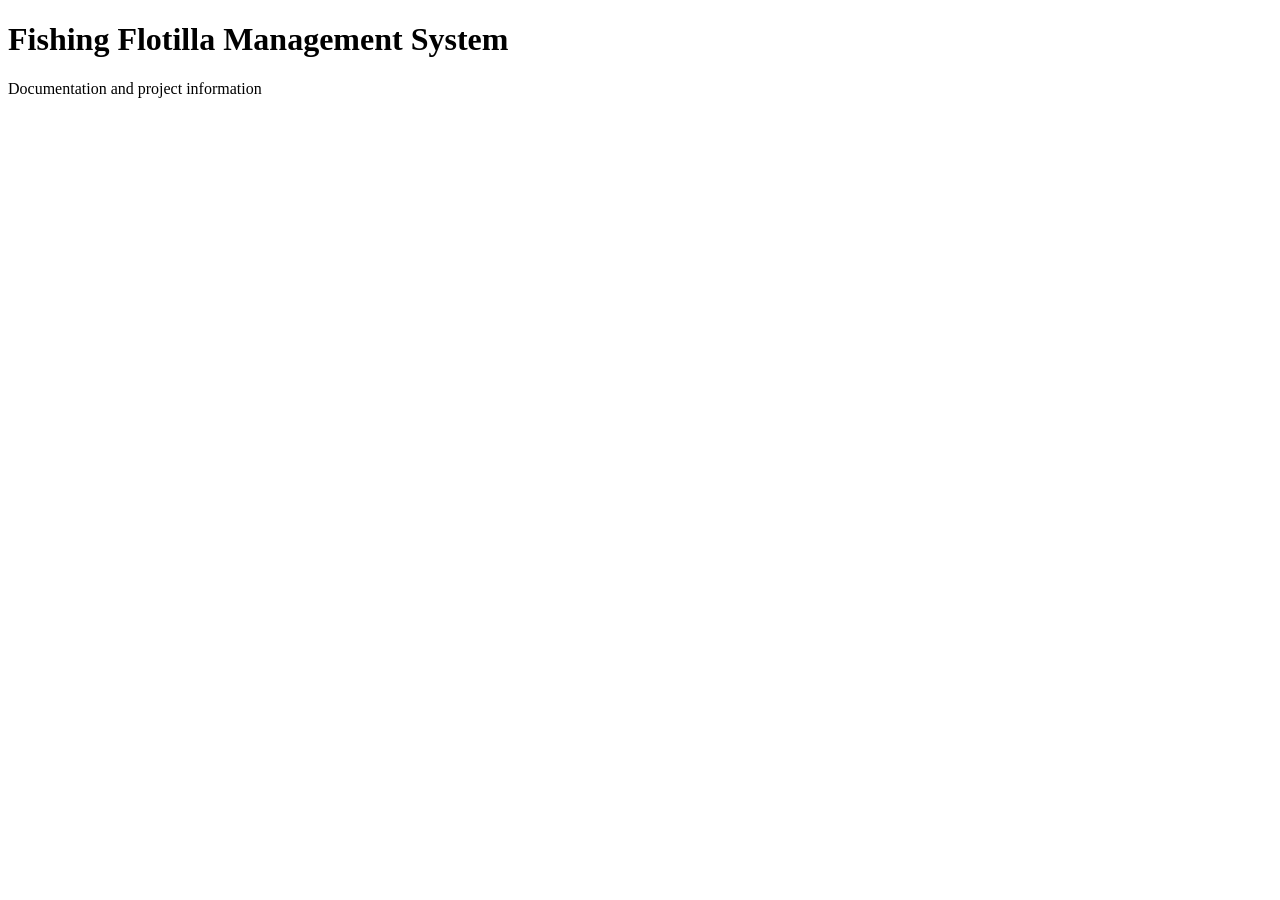
==== index.html @ 6a655bc9 "Rename index1.html to index.html" ====
<!DOCTYPE html>
<html>
<head>
    <title>Fishing Flotilla Management System</title>
</head>
<body>
    <h1>Fishing Flotilla Management System</h1>
    <p>Documentation and project information</p>
</body>
</html>
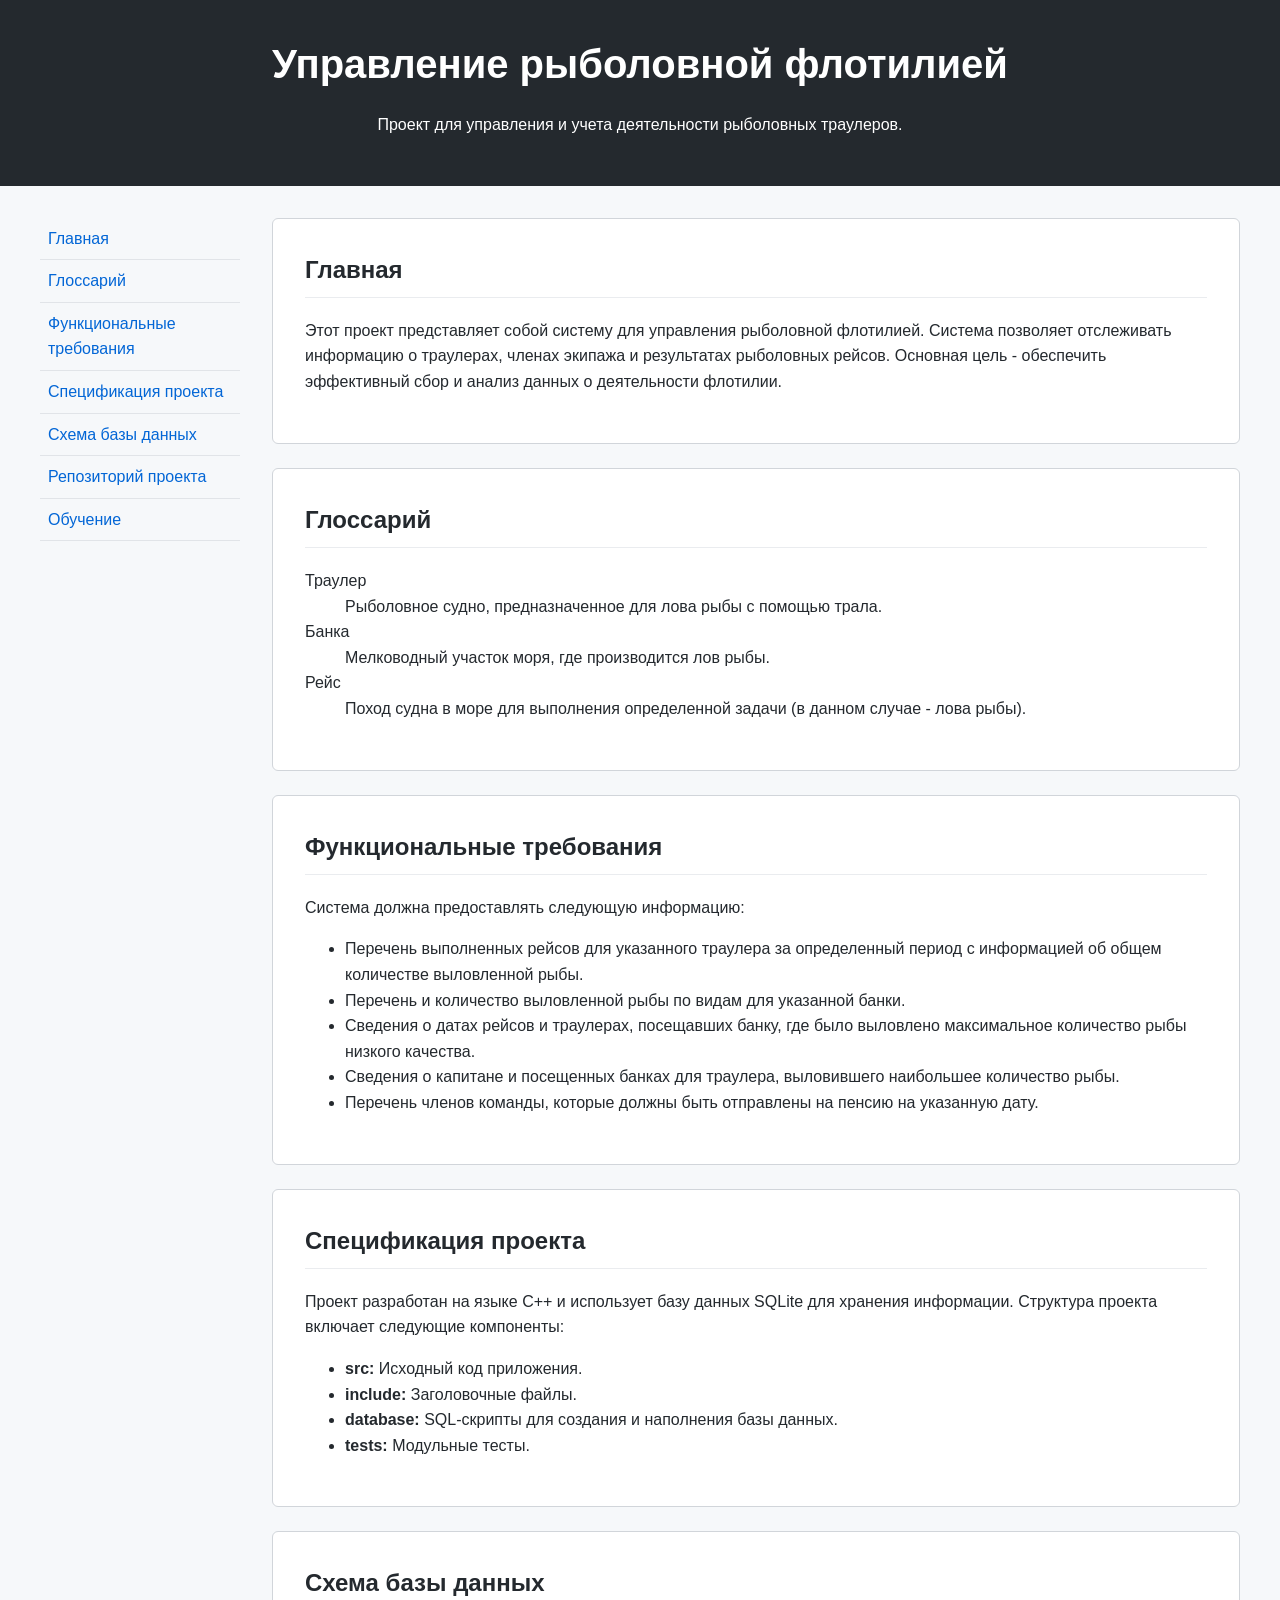
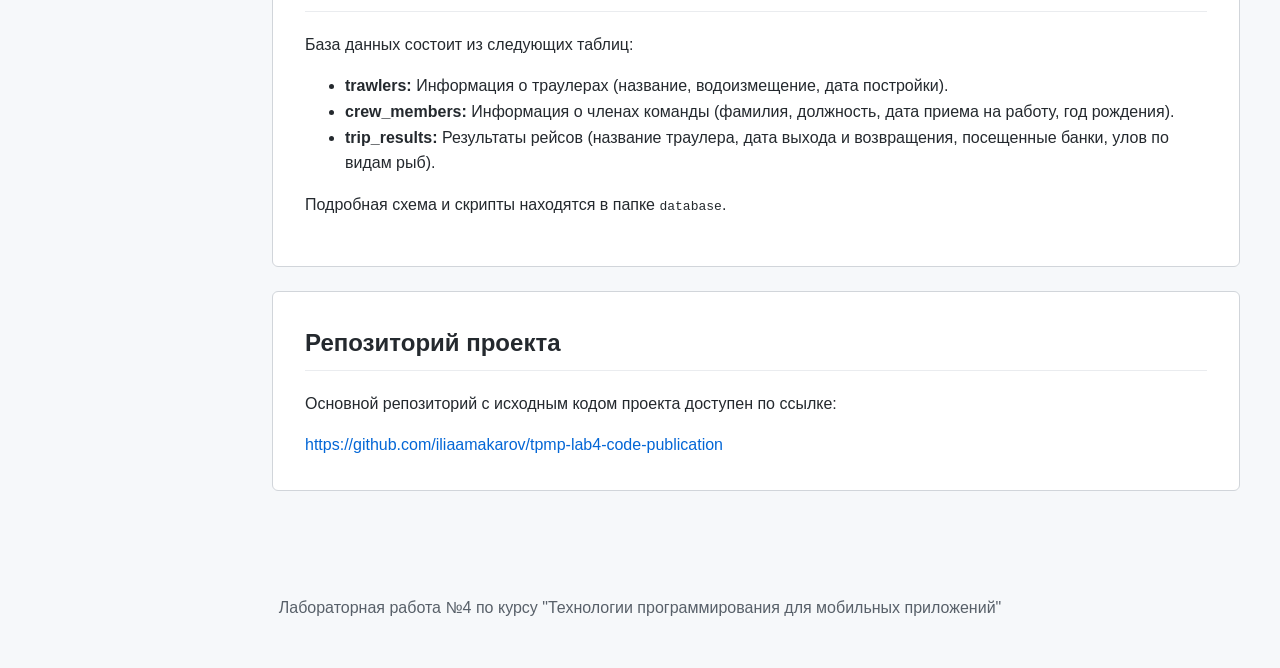
==== commit 39fc41e8: "github pages" ====
--- a/index.html
+++ b/index.html
@@ -1,10 +1,137 @@
-<!DOCTYPE html>
-<html>
-<head>
-    <title>Fishing Flotilla Management System</title>
-</head>
-<body>
-    <h1>Fishing Flotilla Management System</h1>
-    <p>Documentation and project information</p>
-</body>
+<!doctype html>
+<html lang="ru">
+  <head>
+    <meta charset="UTF-8" />
+    <meta name="viewport" content="width=device-width, initial-scale=1.0" />
+    <title>Управление рыболовной флотилией</title>
+    <link rel="stylesheet" href="style.css" />
+  </head>
+  <body>
+    <header>
+      <h1>Управление рыболовной флотилией</h1>
+      <p>Проект для управления и учета деятельности рыболовных траулеров.</p>
+    </header>
+    <div class="container">
+      <nav>
+        <ul>
+          <li><a href="#home">Главная</a></li>
+          <li><a href="#glossary">Глоссарий</a></li>
+          <li>
+            <a href="#functional-requirements">Функциональные требования</a>
+          </li>
+          <li><a href="#project-specification">Спецификация проекта</a></li>
+          <li><a href="#db-schema">Схема базы данных</a></li>
+          <li><a href="#repository">Репозиторий проекта</a></li>
+          <li><a href="learning.html">Обучение</a></li>
+        </ul>
+      </nav>
+      <main>
+        <section id="home">
+          <h2>Главная</h2>
+          <p>
+            Этот проект представляет собой систему для управления рыболовной
+            флотилией. Система позволяет отслеживать информацию о траулерах,
+            членах экипажа и результатах рыболовных рейсов. Основная цель -
+            обеспечить эффективный сбор и анализ данных о деятельности флотилии.
+          </p>
+        </section>
+        <section id="glossary">
+          <h2>Глоссарий</h2>
+          <dl>
+            <dt>Траулер</dt>
+            <dd>
+              Рыболовное судно, предназначенное для лова рыбы с помощью трала.
+            </dd>
+            <dt>Банка</dt>
+            <dd>Мелководный участок моря, где производится лов рыбы.</dd>
+            <dt>Рейс</dt>
+            <dd>
+              Поход судна в море для выполнения определенной задачи (в данном
+              случае - лова рыбы).
+            </dd>
+          </dl>
+        </section>
+        <section id="functional-requirements">
+          <h2>Функциональные требования</h2>
+          <p>Система должна предоставлять следующую информацию:</p>
+          <ul>
+            <li>
+              Перечень выполненных рейсов для указанного траулера за
+              определенный период с информацией об общем количестве выловленной
+              рыбы.
+            </li>
+            <li>
+              Перечень и количество выловленной рыбы по видам для указанной
+              банки.
+            </li>
+            <li>
+              Сведения о датах рейсов и траулерах, посещавших банку, где было
+              выловлено максимальное количество рыбы низкого качества.
+            </li>
+            <li>
+              Сведения о капитане и посещенных банках для траулера, выловившего
+              наибольшее количество рыбы.
+            </li>
+            <li>
+              Перечень членов команды, которые должны быть отправлены на пенсию
+              на указанную дату.
+            </li>
+          </ul>
+        </section>
+        <section id="project-specification">
+          <h2>Спецификация проекта</h2>
+          <p>
+            Проект разработан на языке C++ и использует базу данных SQLite для
+            хранения информации. Структура проекта включает следующие
+            компоненты:
+          </p>
+          <ul>
+            <li><b>src:</b> Исходный код приложения.</li>
+            <li><b>include:</b> Заголовочные файлы.</li>
+            <li>
+              <b>database:</b> SQL-скрипты для создания и наполнения базы
+              данных.
+            </li>
+            <li><b>tests:</b> Модульные тесты.</li>
+          </ul>
+        </section>
+        <section id="db-schema">
+          <h2>Схема базы данных</h2>
+          <p>База данных состоит из следующих таблиц:</p>
+          <ul>
+            <li>
+              <b>trawlers:</b> Информация о траулерах (название, водоизмещение,
+              дата постройки).
+            </li>
+            <li>
+              <b>crew_members:</b> Информация о членах команды (фамилия,
+              должность, дата приема на работу, год рождения).
+            </li>
+            <li>
+              <b>trip_results:</b> Результаты рейсов (название траулера, дата
+              выхода и возвращения, посещенные банки, улов по видам рыб).
+            </li>
+          </ul>
+          <p>
+            Подробная схема и скрипты находятся в папке <code>database</code>.
+          </p>
+        </section>
+        <section id="repository">
+          <h2>Репозиторий проекта</h2>
+          <p>
+            Основной репозиторий с исходным кодом проекта доступен по ссылке:
+          </p>
+          <a href="https://github.com/iliaamakarov/tpmp-lab4-code-publication"
+            >https://github.com/iliaamakarov/tpmp-lab4-code-publication</a
+          >
+        </section>
+      </main>
+    </div>
+    <footer>
+      <p>
+        Лабораторная работа №4 по курсу "Технологии программирования для
+        мобильных приложений"
+      </p>
+    </footer>
+  </body>
 </html>
--- a/style.css
+++ b/style.css
@@ -0,0 +1,83 @@
+body {
+    font-family: -apple-system, BlinkMacSystemFont, "Segoe UI", "Noto Sans", Helvetica, Arial, sans-serif, "Apple Color Emoji", "Segoe UI Emoji";
+    line-height: 1.6;
+    margin: 0;
+    padding: 0;
+    background-color: #f6f8fa;
+    color: #24292e;
+}
+
+header {
+    background-color: #24292e;
+    color: #ffffff;
+    padding: 2rem 1rem;
+    text-align: center;
+}
+
+header h1 {
+    margin: 0;
+    font-size: 2.5rem;
+}
+
+.container {
+    display: flex;
+    max-width: 1200px;
+    margin: 2rem auto;
+    padding: 0 1rem;
+}
+
+nav {
+    width: 200px;
+    margin-right: 2rem;
+}
+
+nav ul {
+    list-style: none;
+    padding: 0;
+    margin: 0;
+}
+
+nav ul li a {
+    display: block;
+    padding: 0.5rem;
+    text-decoration: none;
+    color: #0366d6;
+    border-bottom: 1px solid #e1e4e8;
+}
+
+nav ul li a:hover {
+    background-color: #e1e4e8;
+}
+
+main {
+    flex: 1;
+}
+
+section {
+    background-color: #ffffff;
+    padding: 2rem;
+    margin-bottom: 1.5rem;
+    border: 1px solid #d1d5da;
+    border-radius: 6px;
+}
+
+h2 {
+    border-bottom: 1px solid #eaecef;
+    padding-bottom: 0.5rem;
+    margin-top: 0;
+}
+
+a {
+    color: #0366d6;
+    text-decoration: none;
+}
+
+a:hover {
+    text-decoration: underline;
+}
+
+footer {
+    text-align: center;
+    padding: 2rem 1rem;
+    color: #586069;
+}
